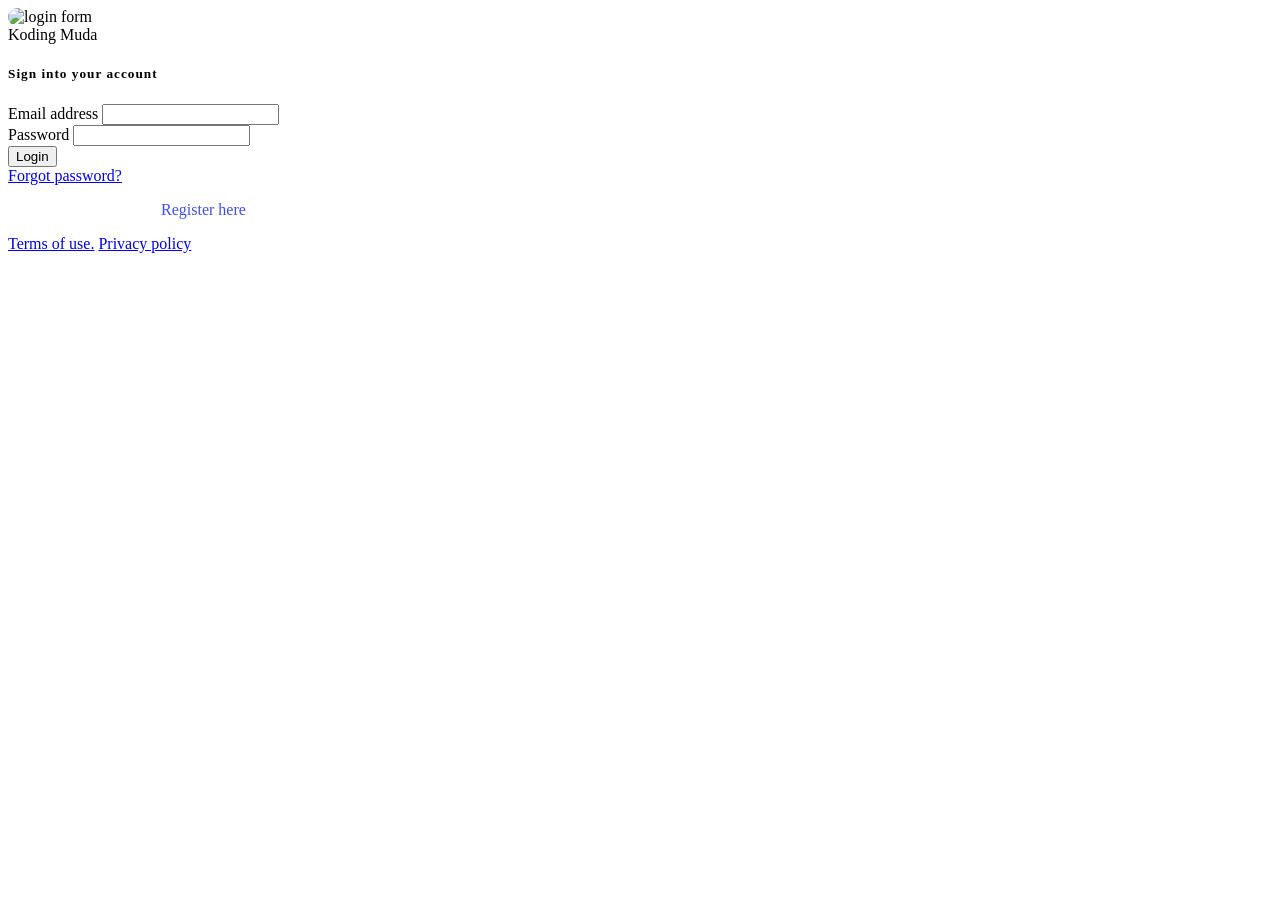
==== src/main/resources/templates/login.html @ da61abaa "Create Account" ====
<!DOCTYPE html>
<html lang="en" xmlns:th="http://www.thymeleaf.org">
<head>
    <meta charset="UTF-8" />
    <meta name="viewport" content="width=device-width, initial-scale=1.0" />
    <title>Login - Koding Muda</title>

    <!-- Bootstrap CSS -->
    <link rel="stylesheet" th:href="@{/css/bootstrap.min.css}" />
</head>
<body data-bs-theme="dark" class="bg-primary">

<section class="vh-100">
    <div class="container py-5 h-100">
        <div class="row d-flex justify-content-center align-items-center h-100">
            <div class="col col-xl-10">
                <div class="card" style="border-radius: 1rem;">
                    <div class="row g-0">

                        <!-- LEFT IMAGE -->
                        <div class="col-md-6 col-lg-5 d-none d-md-block">
                            <img th:src="@{/images/login-bg.jpg}"
                                 alt="login form" class="img-fluid h-100" 
                                 style="border-radius: 1rem 0 0 1rem; object-fit: cover;" />
                        </div>

                        <!-- RIGHT FORM -->
                        <div class="col-md-6 col-lg-7 d-flex align-items-center">
                            <div class="card-body p-4 p-lg-5">

                                <form th:action="@{/login}" th:object="${loginRequest}" method="post" class="text-white">
                                    <div class="d-flex align-items-center mb-3 pb-1">
                                        <span class="h1 fw-bold mb-0">Koding Muda</span>
                                    </div>

                                    <h5 class="fw-normal mb-3 pb-3" style="letter-spacing: 1px;">
                                        Sign into your account
                                    </h5>

                                    <!-- Alert Messages -->
                                    <div th:if="${error}" class="alert alert-danger" role="alert">
                                        <span th:text="${error}"></span>
                                    </div>
                                    
                                    <div th:if="${success}" class="alert alert-success" role="alert">
                                        <span th:text="${success}"></span>
                                    </div>

                                    <!-- Email -->
                                    <div class="mb-3">
                                        <label for="email" class="form-label">Email address</label>
                                        <input type="email" 
                                               id="email" 
                                               th:field="*{email}"
                                               class="form-control form-control-lg" 
                                               required />
                                    </div>

                                    <!-- Password -->
                                    <div class="mb-4">
                                        <label for="password" class="form-label">Password</label>
                                        <input type="password" 
                                               id="password" 
                                               th:field="*{password}"
                                               class="form-control form-control-lg" 
                                               required />
                                    </div>

                                    <!-- Button -->
                                    <div class="pt-1 mb-4">
                                        <button class="btn btn-primary btn-lg w-100" type="submit">Login</button>
                                    </div>

                                    <a class="small text-muted" href="#!">Forgot password?</a>
                                    <p class="mb-5 pb-lg-2" style="color: white;">
                                        Don't have an account?
                                        <a th:href="@{/register}" style="color: #414fe9;">Register here</a>
                                    </p>
                                    <a href="#!" class="small text-muted">Terms of use.</a>
                                    <a href="#!" class="small text-muted">Privacy policy</a>

                                </form>

                            </div>
                        </div>

                    </div>
                </div>
            </div>
        </div>
    </div>
</section>

<!-- Bootstrap JS -->
<script th:src="@{/js/bootstrap.bundle.min.js}"></script>
</body>
</html>
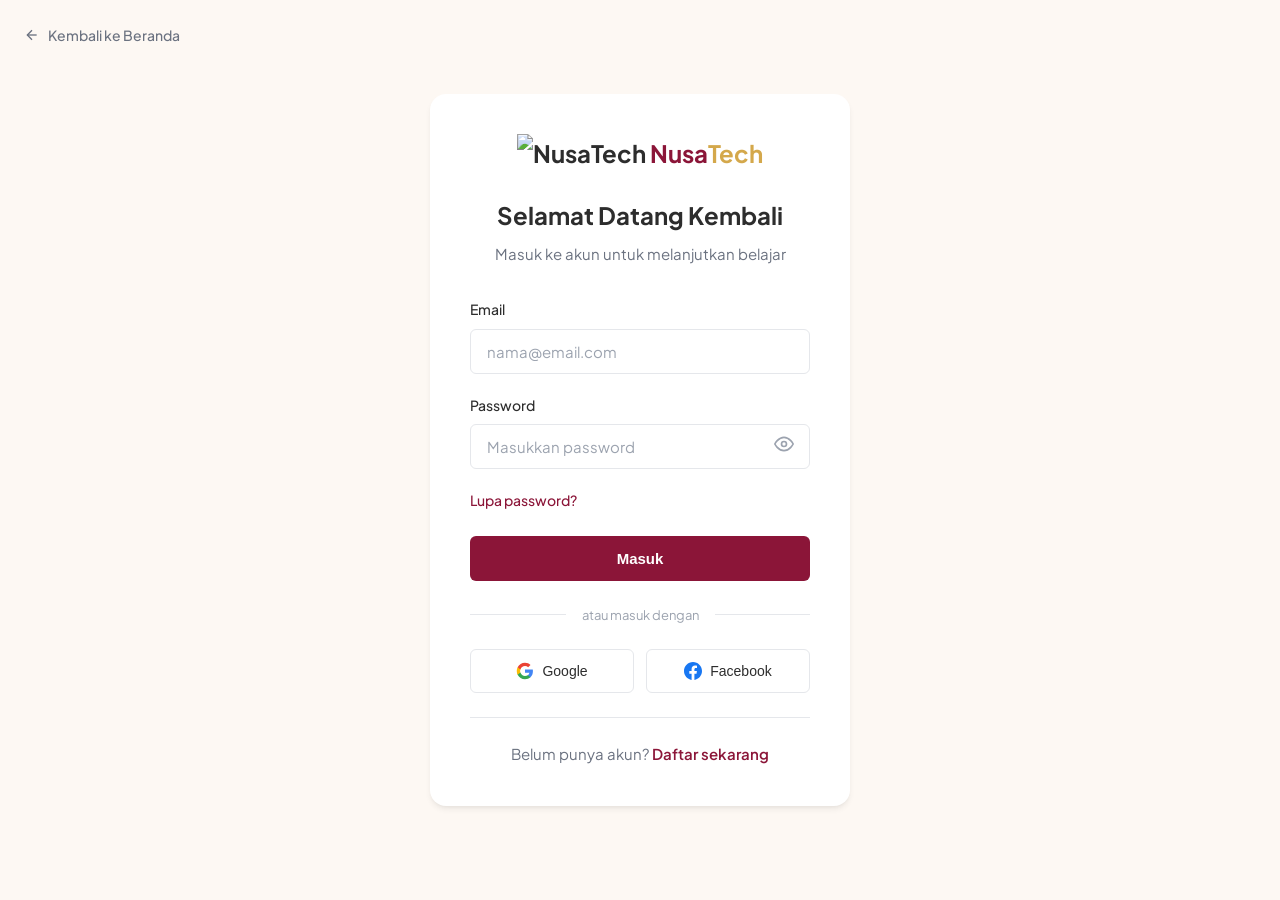
==== commit f26e9193: "Checkpoint before follow-up message Co-authored-by: fortransciencecomputing1203 <fortransciencecompu" ====
--- a/src/main/resources/templates/login.html
+++ b/src/main/resources/templates/login.html
@@ -1,97 +1,469 @@
 <!DOCTYPE html>
-<html lang="en" xmlns:th="http://www.thymeleaf.org">
+<html lang="id" xmlns:th="http://www.thymeleaf.org">
 <head>
-    <meta charset="UTF-8" />
-    <meta name="viewport" content="width=device-width, initial-scale=1.0" />
-    <title>Login - Koding Muda</title>
-
-    <!-- Bootstrap CSS -->
+    <meta charset="UTF-8">
+    <meta name="viewport" content="width=device-width, initial-scale=1.0">
+    <title>Masuk - NusaTech | Dikoding Muda Nusantara</title>
+    
+    <link rel="preconnect" href="https://fonts.googleapis.com">
+    <link rel="preconnect" href="https://fonts.gstatic.com" crossorigin>
+    <link href="https://fonts.googleapis.com/css2?family=Plus+Jakarta+Sans:wght@300;400;500;600;700&display=swap" rel="stylesheet">
     <link rel="stylesheet" th:href="@{/css/bootstrap.min.css}" />
+    
+    <style>
+        :root {
+            /* NusaTech Brand Colors */
+            --color-primary: #8B1538;
+            --color-primary-dark: #6d102c;
+            --color-primary-light: #f8e8ec;
+            --color-secondary: #D4A84B;
+            --color-text: #2d2d2d;
+            --color-text-secondary: #6b7280;
+            --color-text-muted: #9ca3af;
+            --color-bg: #ffffff;
+            --color-bg-subtle: #fdf8f3;
+            --color-border: #e5e7eb;
+            --color-error: #dc2626;
+            --color-error-light: #fef2f2;
+            --font-primary: 'Plus Jakarta Sans', -apple-system, BlinkMacSystemFont, sans-serif;
+            --shadow-sm: 0 1px 2px 0 rgb(0 0 0 / 0.05);
+            --shadow-md: 0 4px 6px -1px rgb(0 0 0 / 0.07), 0 2px 4px -2px rgb(0 0 0 / 0.05);
+            --radius-sm: 6px;
+            --radius-md: 10px;
+            --radius-lg: 16px;
+            --transition: all 0.2s ease;
+        }
+
+        * {
+            margin: 0;
+            padding: 0;
+            box-sizing: border-box;
+        }
+
+        body {
+            font-family: var(--font-primary);
+            color: var(--color-text);
+            background-color: var(--color-bg-subtle);
+            line-height: 1.6;
+            font-size: 15px;
+            -webkit-font-smoothing: antialiased;
+            min-height: 100vh;
+            display: flex;
+            flex-direction: column;
+        }
+
+        a {
+            text-decoration: none;
+            color: inherit;
+            transition: var(--transition);
+        }
+
+        .auth-container {
+            flex: 1;
+            display: flex;
+            align-items: center;
+            justify-content: center;
+            padding: 2rem 1rem;
+        }
+
+        .auth-card {
+            background: var(--color-bg);
+            border-radius: var(--radius-lg);
+            box-shadow: var(--shadow-md);
+            width: 100%;
+            max-width: 420px;
+            padding: 2.5rem;
+        }
+
+        .auth-header {
+            text-align: center;
+            margin-bottom: 2rem;
+        }
+
+        .auth-logo {
+            font-weight: 700;
+            font-size: 1.5rem;
+            color: var(--color-text);
+            margin-bottom: 1.5rem;
+            display: inline-block;
+        }
+
+        .auth-logo span {
+            color: var(--color-primary);
+        }
+
+        .auth-title {
+            font-size: 1.5rem;
+            font-weight: 700;
+            color: var(--color-text);
+            margin-bottom: 0.5rem;
+        }
+
+        .auth-subtitle {
+            font-size: 0.9375rem;
+            color: var(--color-text-secondary);
+        }
+
+        .form-group {
+            margin-bottom: 1.25rem;
+        }
+
+        .form-label {
+            display: block;
+            font-size: 0.875rem;
+            font-weight: 500;
+            color: var(--color-text);
+            margin-bottom: 0.5rem;
+        }
+
+        .form-input {
+            width: 100%;
+            padding: 0.75rem 1rem;
+            border: 1px solid var(--color-border);
+            border-radius: var(--radius-sm);
+            font-size: 0.9375rem;
+            font-family: inherit;
+            background: var(--color-bg);
+            transition: var(--transition);
+        }
+
+        .form-input:focus {
+            outline: none;
+            border-color: var(--color-primary);
+            box-shadow: 0 0 0 3px var(--color-primary-light);
+        }
+
+        .form-input::placeholder {
+            color: var(--color-text-muted);
+        }
+
+        .form-input.error {
+            border-color: var(--color-error);
+            background: var(--color-error-light);
+        }
+
+        .input-wrapper {
+            position: relative;
+        }
+
+        .input-icon {
+            position: absolute;
+            right: 1rem;
+            top: 50%;
+            transform: translateY(-50%);
+            color: var(--color-text-muted);
+            cursor: pointer;
+            transition: var(--transition);
+        }
+
+        .input-icon:hover {
+            color: var(--color-text-secondary);
+        }
+
+        .form-input-icon {
+            padding-right: 2.75rem;
+        }
+
+        .form-helper {
+            display: flex;
+            justify-content: space-between;
+            align-items: center;
+            margin-bottom: 1.5rem;
+        }
+
+        .form-check {
+            display: flex;
+            align-items: center;
+            gap: 0.5rem;
+        }
+
+        .form-check-input {
+            width: 1rem;
+            height: 1rem;
+            border: 1px solid var(--color-border);
+            border-radius: 4px;
+            cursor: pointer;
+        }
+
+        .form-check-input:checked {
+            background-color: var(--color-primary);
+            border-color: var(--color-primary);
+        }
+
+        .form-check-label {
+            font-size: 0.875rem;
+            color: var(--color-text-secondary);
+            cursor: pointer;
+        }
+
+        .form-link {
+            font-size: 0.875rem;
+            color: var(--color-primary);
+            font-weight: 500;
+        }
+
+        .form-link:hover {
+            color: var(--color-primary-dark);
+            text-decoration: underline;
+        }
+
+        .btn-primary-custom {
+            width: 100%;
+            background: var(--color-primary);
+            color: white;
+            font-weight: 600;
+            font-size: 0.9375rem;
+            padding: 0.875rem 1.5rem;
+            border-radius: var(--radius-sm);
+            border: none;
+            cursor: pointer;
+            transition: var(--transition);
+        }
+
+        .btn-primary-custom:hover {
+            background: var(--color-primary-dark);
+            transform: translateY(-1px);
+        }
+
+        .btn-primary-custom:active {
+            transform: translateY(0);
+        }
+
+        .divider {
+            display: flex;
+            align-items: center;
+            margin: 1.5rem 0;
+            color: var(--color-text-muted);
+            font-size: 0.8125rem;
+        }
+
+        .divider::before,
+        .divider::after {
+            content: '';
+            flex: 1;
+            height: 1px;
+            background: var(--color-border);
+        }
+
+        .divider span {
+            padding: 0 1rem;
+        }
+
+        .social-buttons {
+            display: flex;
+            gap: 0.75rem;
+        }
+
+        .btn-social {
+            flex: 1;
+            display: flex;
+            align-items: center;
+            justify-content: center;
+            gap: 0.5rem;
+            padding: 0.75rem 1rem;
+            border: 1px solid var(--color-border);
+            border-radius: var(--radius-sm);
+            background: var(--color-bg);
+            font-size: 0.875rem;
+            font-weight: 500;
+            color: var(--color-text);
+            cursor: pointer;
+            transition: var(--transition);
+        }
+
+        .btn-social:hover {
+            background: var(--color-bg-subtle);
+            border-color: var(--color-text-muted);
+        }
+
+        .auth-footer {
+            text-align: center;
+            margin-top: 1.5rem;
+            padding-top: 1.5rem;
+            border-top: 1px solid var(--color-border);
+        }
+
+        .auth-footer p {
+            font-size: 0.9375rem;
+            color: var(--color-text-secondary);
+        }
+
+        .auth-footer a {
+            color: var(--color-primary);
+            font-weight: 600;
+        }
+
+        .auth-footer a:hover {
+            color: var(--color-primary-dark);
+            text-decoration: underline;
+        }
+
+        .error-message {
+            background: var(--color-error-light);
+            border: 1px solid #fecaca;
+            border-radius: var(--radius-sm);
+            padding: 0.75rem 1rem;
+            margin-bottom: 1.25rem;
+            display: flex;
+            align-items: center;
+            gap: 0.5rem;
+            font-size: 0.875rem;
+            color: var(--color-error);
+        }
+
+        .back-home {
+            position: absolute;
+            top: 1.5rem;
+            left: 1.5rem;
+            display: flex;
+            align-items: center;
+            gap: 0.5rem;
+            font-size: 0.875rem;
+            color: var(--color-text-secondary);
+            font-weight: 500;
+        }
+
+        .back-home:hover {
+            color: var(--color-text);
+        }
+
+        @media (max-width: 480px) {
+            .auth-card {
+                padding: 1.5rem;
+            }
+
+            .social-buttons {
+                flex-direction: column;
+            }
+        }
+    </style>
 </head>
-<body data-bs-theme="dark" class="bg-primary">
-
-<section class="vh-100">
-    <div class="container py-5 h-100">
-        <div class="row d-flex justify-content-center align-items-center h-100">
-            <div class="col col-xl-10">
-                <div class="card" style="border-radius: 1rem;">
-                    <div class="row g-0">
-
-                        <!-- LEFT IMAGE -->
-                        <div class="col-md-6 col-lg-5 d-none d-md-block">
-                            <img th:src="@{/images/login-bg.jpg}"
-                                 alt="login form" class="img-fluid h-100" 
-                                 style="border-radius: 1rem 0 0 1rem; object-fit: cover;" />
-                        </div>
-
-                        <!-- RIGHT FORM -->
-                        <div class="col-md-6 col-lg-7 d-flex align-items-center">
-                            <div class="card-body p-4 p-lg-5">
-
-                                <form th:action="@{/login}" th:object="${loginRequest}" method="post" class="text-white">
-                                    <div class="d-flex align-items-center mb-3 pb-1">
-                                        <span class="h1 fw-bold mb-0">Koding Muda</span>
-                                    </div>
-
-                                    <h5 class="fw-normal mb-3 pb-3" style="letter-spacing: 1px;">
-                                        Sign into your account
-                                    </h5>
-
-                                    <!-- Alert Messages -->
-                                    <div th:if="${error}" class="alert alert-danger" role="alert">
-                                        <span th:text="${error}"></span>
-                                    </div>
-                                    
-                                    <div th:if="${success}" class="alert alert-success" role="alert">
-                                        <span th:text="${success}"></span>
-                                    </div>
-
-                                    <!-- Email -->
-                                    <div class="mb-3">
-                                        <label for="email" class="form-label">Email address</label>
-                                        <input type="email" 
-                                               id="email" 
-                                               th:field="*{email}"
-                                               class="form-control form-control-lg" 
-                                               required />
-                                    </div>
-
-                                    <!-- Password -->
-                                    <div class="mb-4">
-                                        <label for="password" class="form-label">Password</label>
-                                        <input type="password" 
-                                               id="password" 
-                                               th:field="*{password}"
-                                               class="form-control form-control-lg" 
-                                               required />
-                                    </div>
-
-                                    <!-- Button -->
-                                    <div class="pt-1 mb-4">
-                                        <button class="btn btn-primary btn-lg w-100" type="submit">Login</button>
-                                    </div>
-
-                                    <a class="small text-muted" href="#!">Forgot password?</a>
-                                    <p class="mb-5 pb-lg-2" style="color: white;">
-                                        Don't have an account?
-                                        <a th:href="@{/register}" style="color: #414fe9;">Register here</a>
-                                    </p>
-                                    <a href="#!" class="small text-muted">Terms of use.</a>
-                                    <a href="#!" class="small text-muted">Privacy policy</a>
-
-                                </form>
-
-                            </div>
-                        </div>
-
+<body>
+
+    <a href="/" class="back-home">
+        <svg width="16" height="16" viewBox="0 0 24 24" fill="none" stroke="currentColor" stroke-width="2">
+            <path d="m12 19-7-7 7-7"></path>
+            <path d="M19 12H5"></path>
+        </svg>
+        Kembali ke Beranda
+    </a>
+
+    <div class="auth-container">
+        <div class="auth-card">
+            <div class="auth-header">
+                <a href="/" class="auth-logo d-flex align-items-center justify-content-center gap-2">
+                    <img th:src="@{/images/logo.png}" alt="NusaTech" height="45" onerror="this.style.display='none'">
+                    <span style="color: var(--color-primary);">Nusa</span><span style="color: var(--color-secondary);">Tech</span>
+                </a>
+                <h1 class="auth-title">Selamat Datang Kembali</h1>
+                <p class="auth-subtitle">Masuk ke akun untuk melanjutkan belajar</p>
+            </div>
+
+            <!-- Error Message (tampilkan jika ada error) -->
+            <div class="error-message" style="display: none;" th:if="${error}">
+                <svg width="16" height="16" viewBox="0 0 24 24" fill="none" stroke="currentColor" stroke-width="2">
+                    <circle cx="12" cy="12" r="10"></circle>
+                    <path d="m15 9-6 6"></path>
+                    <path d="m9 9 6 6"></path>
+                </svg>
+                <span th:text="${error}">Email atau password salah</span>
+            </div>
+
+            <form action="/login" method="POST" th:action="@{/login}" th:object="${loginRequest}">
+                <div class="form-group">
+                    <label class="form-label" for="email">Email</label>
+                    <input 
+                        type="email" 
+                        class="form-input" 
+                        id="email" 
+                        name="email" 
+                        placeholder="nama@email.com"
+                        th:field="*{email}"
+                        required
+                    >
+                </div>
+
+                <div class="form-group">
+                    <label class="form-label" for="password">Password</label>
+                    <div class="input-wrapper">
+                        <input 
+                            type="password" 
+                            class="form-input form-input-icon" 
+                            id="password" 
+                            name="password" 
+                            placeholder="Masukkan password"
+                            th:field="*{password}"
+                            required
+                        >
+                        <span class="input-icon" onclick="togglePassword()">
+                            <svg id="eye-icon" width="20" height="20" viewBox="0 0 24 24" fill="none" stroke="currentColor" stroke-width="2">
+                                <path d="M1 12s4-8 11-8 11 8 11 8-4 8-11 8-11-8-11-8z"></path>
+                                <circle cx="12" cy="12" r="3"></circle>
+                            </svg>
+                        </span>
                     </div>
                 </div>
+
+                <div class="form-helper">
+<!--                    <label class="form-check">
+                        <input type="checkbox" class="form-check-input" name="remember">
+                        <span class="form-check-label">Ingat saya</span>
+                    </label>-->
+                    <a href="/forgot-password" class="form-link">Lupa password?</a>
+                </div>
+
+                <button type="submit" class="btn-primary-custom">Masuk</button>
+            </form>
+
+            <div class="divider">
+                <span>atau masuk dengan</span>
+            </div>
+
+            <div class="social-buttons">
+                <button type="button" class="btn-social">
+                    <svg width="18" height="18" viewBox="0 0 24 24">
+                        <path fill="#4285F4" d="M22.56 12.25c0-.78-.07-1.53-.2-2.25H12v4.26h5.92c-.26 1.37-1.04 2.53-2.21 3.31v2.77h3.57c2.08-1.92 3.28-4.74 3.28-8.09z"/>
+                        <path fill="#34A853" d="M12 23c2.97 0 5.46-.98 7.28-2.66l-3.57-2.77c-.98.66-2.23 1.06-3.71 1.06-2.86 0-5.29-1.93-6.16-4.53H2.18v2.84C3.99 20.53 7.7 23 12 23z"/>
+                        <path fill="#FBBC05" d="M5.84 14.09c-.22-.66-.35-1.36-.35-2.09s.13-1.43.35-2.09V7.07H2.18C1.43 8.55 1 10.22 1 12s.43 3.45 1.18 4.93l2.85-2.22.81-.62z"/>
+                        <path fill="#EA4335" d="M12 5.38c1.62 0 3.06.56 4.21 1.64l3.15-3.15C17.45 2.09 14.97 1 12 1 7.7 1 3.99 3.47 2.18 7.07l3.66 2.84c.87-2.6 3.3-4.53 6.16-4.53z"/>
+                    </svg>
+                    Google
+                </button>
+                <button type="button" class="btn-social">
+                    <svg width="18" height="18" viewBox="0 0 24 24" fill="#1877F2">
+                        <path d="M24 12.073c0-6.627-5.373-12-12-12s-12 5.373-12 12c0 5.99 4.388 10.954 10.125 11.854v-8.385H7.078v-3.47h3.047V9.43c0-3.007 1.792-4.669 4.533-4.669 1.312 0 2.686.235 2.686.235v2.953H15.83c-1.491 0-1.956.925-1.956 1.874v2.25h3.328l-.532 3.47h-2.796v8.385C19.612 23.027 24 18.062 24 12.073z"/>
+                    </svg>
+                    Facebook
+                </button>
+            </div>
+
+            <div class="auth-footer">
+                <p>Belum punya akun? <a href="/register">Daftar sekarang</a></p>
             </div>
         </div>
     </div>
-</section>
-
-<!-- Bootstrap JS -->
-<script th:src="@{/js/bootstrap.bundle.min.js}"></script>
+
+    <script src="https://cdn.jsdelivr.net/npm/bootstrap@5.3.2/dist/js/bootstrap.bundle.min.js"></script>
+    <script th:src="@{/js/bootstrap.bundle.min.js}"></script>
+    <script>
+        function togglePassword() {
+            const passwordInput = document.getElementById('password');
+            const eyeIcon = document.getElementById('eye-icon');
+            
+            if (passwordInput.type === 'password') {
+                passwordInput.type = 'text';
+                eyeIcon.innerHTML = `
+                    <path d="M17.94 17.94A10.07 10.07 0 0 1 12 20c-7 0-11-8-11-8a18.45 18.45 0 0 1 5.06-5.94M9.9 4.24A9.12 9.12 0 0 1 12 4c7 0 11 8 11 8a18.5 18.5 0 0 1-2.16 3.19m-6.72-1.07a3 3 0 1 1-4.24-4.24"></path>
+                    <line x1="1" y1="1" x2="23" y2="23"></line>
+                `;
+            } else {
+                passwordInput.type = 'password';
+                eyeIcon.innerHTML = `
+                    <path d="M1 12s4-8 11-8 11 8 11 8-4 8-11 8-11-8-11-8z"></path>
+                    <circle cx="12" cy="12" r="3"></circle>
+                `;
+            }
+        }
+    </script>
 </body>
-</html>+</html>
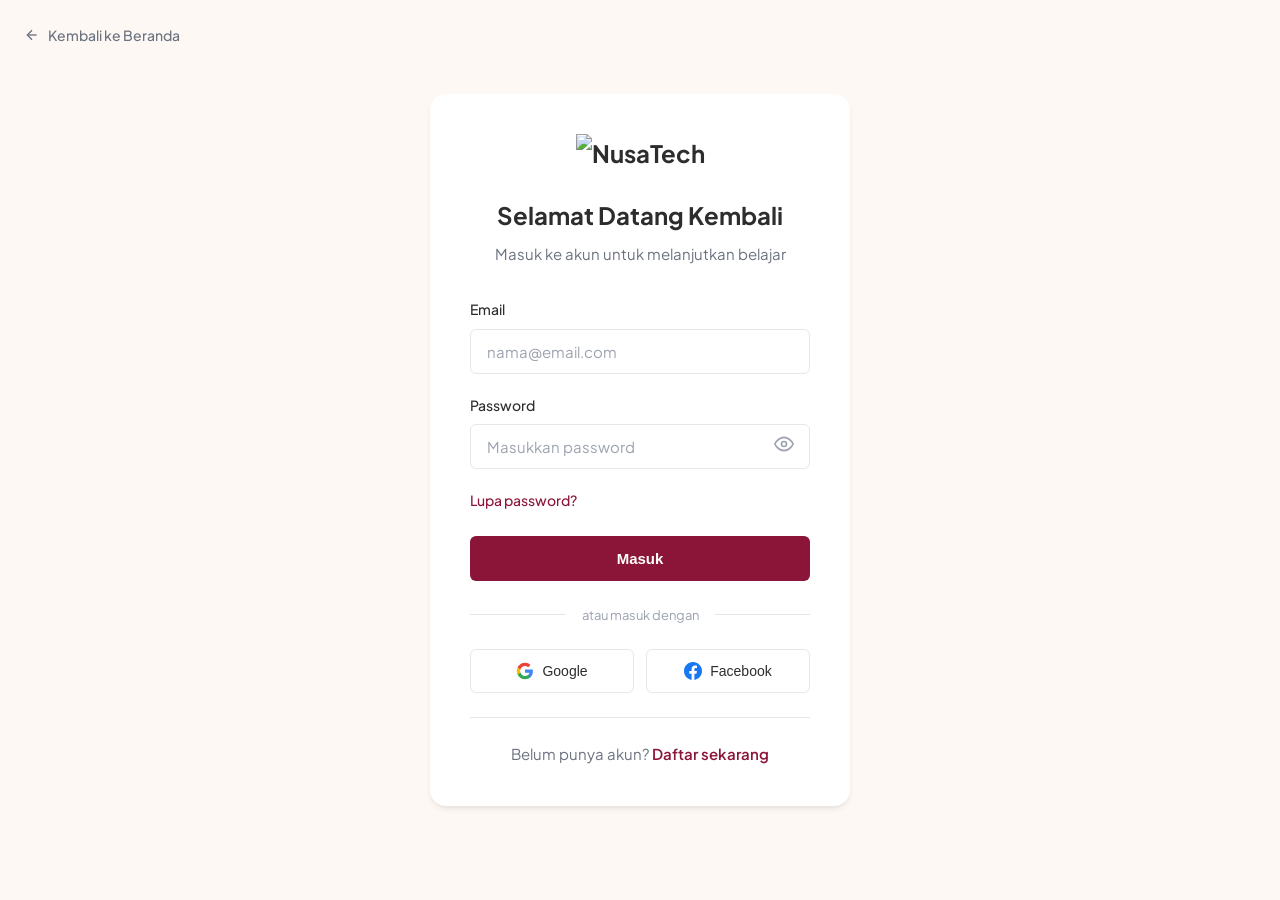
==== commit d3329429: "Refactor: Update logo fallback and add brand colors Co-authored-by: fortransciencecomputing1203 <for" ====
--- a/src/main/resources/templates/login.html
+++ b/src/main/resources/templates/login.html
@@ -352,8 +352,8 @@
         <div class="auth-card">
             <div class="auth-header">
                 <a href="/" class="auth-logo d-flex align-items-center justify-content-center gap-2">
-                    <img th:src="@{/images/logo.png}" alt="NusaTech" height="45" onerror="this.style.display='none'">
-                    <span style="color: var(--color-primary);">Nusa</span><span style="color: var(--color-secondary);">Tech</span>
+                    <img th:src="@{/images/logo.png}" alt="NusaTech" height="45" 
+                         onerror="this.onerror=null; this.src='/images/logo.svg';">
                 </a>
                 <h1 class="auth-title">Selamat Datang Kembali</h1>
                 <p class="auth-subtitle">Masuk ke akun untuk melanjutkan belajar</p>
